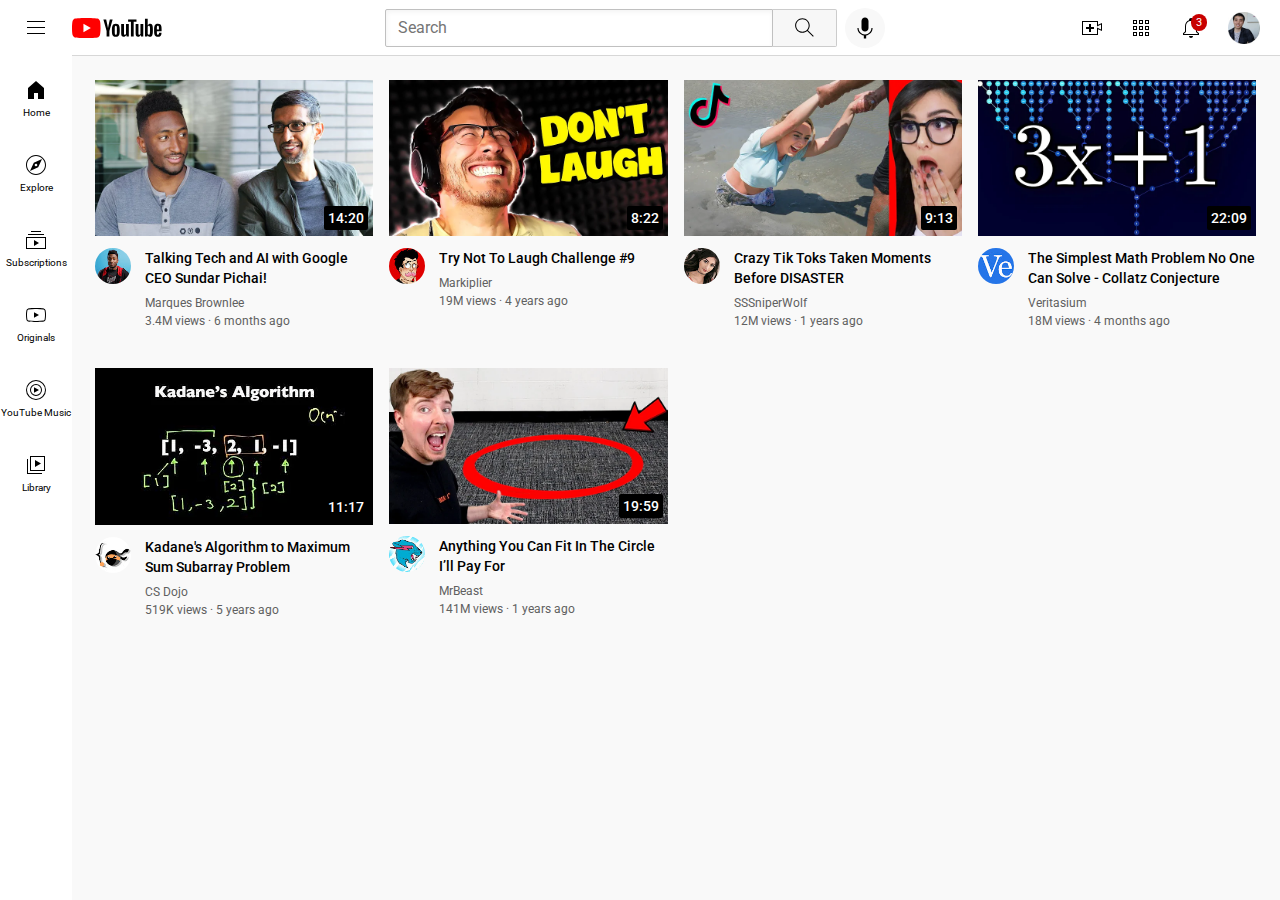
==== index.html @ b88854bf "Rename youtube.html to index.html" ====
<!DOCTYPE html>
<html>

<head>
    <link rel="preconnect" href="https://fonts.googleapis.com">
    <link rel="preconnect" href="https://fonts.gstatic.com" crossorigin>
    <link
        href="https://fonts.googleapis.com/css2?family=Montserrat:wght@400;700&family=Roboto:wght@400;500;700&display=swap"
        rel="stylesheet">

    <title>youtube.com Clone</title>
    <link rel="stylesheet" href="styles/video.css">
    <link rel="stylesheet" href="styles/header.css">
    <link rel="stylesheet" href="styles/general.css">
    <link rel="stylesheet" href="styles/sidebar.css">


</head>

<body>
    <div class="header">

        <div class="left-section">
            <img src="icons/hamburger-menu.svg" class="hamburgermenu">
            <img src="icons/youtube-logo.svg" class="youtubelogo">

        </div>
        <div class="middle-section">
            <input class="searchbar" type="text" placeholder="Search">
            <button class="searchicon">
                <img class="searchiconimg" src="icons/search.svg">
                <div class="tooltip">Search</div>
            </button>
            <div class="voiceicon-container">
                <button class="voiceicon">
                    <img class="voiceiconimg" src="icons/voice-search-icon.svg">
                    <div class="tooltip">Search with your voice</div>
                </button>
            </div>


        </div>
        <div class="right-section">
            <div class="upload-icon-container">
                <img class="uploadicon" src="icons/upload.svg ">
                <div class="tooltip">Create</div>
            </div>
            <div class="youtubeapps-container">
                <img src="icons/youtube-apps.svg " class="appsicon">
                <div class="tooltip">Google apps</div>
            </div>
            <div class="noti-icon-container">
                <img src="icons/notifications.svg " class="notiicon">
                <div class="noti-count">3</div>
                <div class="tooltip">Notifications</div>
            </div>

            <img src="profiles/my-channel.jpeg" class="myicon">


        </div>
    </div>
    <div class="side-section">
        <div class="sidebar-link">
            <img src="icons/home.svg " class="home">
            <div class="text-under">Home</div>
        </div>
        <div class="sidebar-link">
            <img src="icons/explore.svg" class="explore">
            <div class="text-under">Explore</div>
        </div>
        <div class="sidebar-link">
            <img src="icons/subscriptions.svg " class="subcriptions">
            <div class="text-under">Subscriptions</div>
        </div>
        <div class="sidebar-link">
            <img src="icons/originals.svg" class="originals">
            <div class="text-under">Originals</div>
        </div>
        <div class="sidebar-link">
            <img src="icons/youtube-music.svg" class="youtube-music">
            <div class="text-under">YouTube Music</div>
        </div>
        <div class="sidebar-link">
            <img src="icons/library.svg" class="library">
            <div class="text-under">Library</div>
        </div>


    </div>
    <div class="video-grid">
        <div class="video-preview">
            <div class="thumbnail-row"><img src="thumbnails/mkbhd.webp" class="thumbnail">
                <div class="timings">14:20</div>
            </div>
            <div class="video-info-grid">
                <div class="channel-picture">
                    <img src="profiles/channel-1.jpeg" class="profile-picture">
                </div>
                <div class="video-info">
                    <p class="video-title">
                        Talking Tech and AI with Google CEO Sundar Pichai!
                    </p>
                    <p class="video-author">
                        Marques Brownlee
                    </p>
                    <p class="video-stats">
                        3.4M views &#183; 6 months ago
                    </p>

                </div>
            </div>
        </div>
        <div class="video-preview">
            <div class="thumbnail-row"><img src="thumbnails/RAWKNEE.webp" class="thumbnail">
                <div class="timings">8:22</div>

            </div>
            <div class="video-info-grid">
                <div class="channel-picture"><img src="profiles/rawknee.jpeg" class="profile-picture"></div>
                <div class="video-info">
                    <p class="video-title">
                        Try Not To Laugh Challenge #9
                    </p>
                    <p class="video-author">
                        Markiplier
                    </p>
                    <p class="video-stats">
                        19M views &#183; 4 years ago
                    </p>
                </div>



            </div>
        </div>
        <div class="video-preview">
            <div class="thumbnail-row"><img src="thumbnails/TIKTOK.webp" class="thumbnail">
                <div class="timings">9:13</div>
            </div>
            <div class="video-info-grid">
                <div class="channel-picture"><img src="profiles/tiktok.jpeg" class="profile-picture"></div>
                <div class="video-info">
                    <p class="video-title">
                        Crazy Tik Toks Taken Moments Before DISASTER
                    </p>
                    <p class="video-author">
                        SSSniperWolf
                    </p>
                    <p class="video-stats">
                        12M views &#183; 1 years ago
                    </p>
                </div>



            </div>
        </div>
        <div class="video-preview">
            <div class="thumbnail-row"><img src="thumbnails/maths.webp" class="thumbnail">
                <div class="timings">22:09</div>
            </div>
            <div class="video-info-grid">
                <div class="channel-picture"><img src="profiles/maths.jpeg" class="profile-picture"></div>
                <div class="video-info">
                    <p class="video-title">
                        The Simplest Math Problem No One Can Solve - Collatz Conjecture
                    </p>
                    <p class="video-author">
                        Veritasium
                    </p>
                    <p class="video-stats">
                        18M views &#183; 4 months ago
                    </p>
                </div>



            </div>
        </div>
        <div class="video-preview">
            <div class="thumbnail-row"><img src="thumbnails/algo.webp" class="thumbnail">
                <div class="timings">11:17</div>
            </div>
            <div class="video-info-grid">
                <div class="channel-picture"><img src="profiles/algo.jpeg" class="profile-picture"></div>
                <div class="video-info">
                    <p class="video-title">
                        Kadane's Algorithm to Maximum Sum Subarray Problem
                    </p>
                    <p class="video-author">
                        CS Dojo
                    </p>
                    <p class="video-stats">
                        519K views &#183; 5 years ago
                    </p>
                </div>



            </div>
        </div>
        <div class="video-preview">
            <div class="thumbnail-row"><img src="thumbnails/mr.beast.webp" class="thumbnail">
                <div class="timings">19:59</div>
            </div>
            <div class="video-info-grid">
                <div class="channel-picture"><img src="profiles/mr.beast.jpeg" class="profile-picture"></div>
                <div class="video-info">
                    <p class="video-title">
                        Anything You Can Fit In The Circle I’ll Pay For
                    </p>
                    <p class="video-author">
                        MrBeast
                    </p>
                    <p class="video-stats">
                        141M views &#183; 1 years ago
                    </p>
                </div>



            </div>
        </div>
    </div>
</body>

</html>
---- styles/video.css ----
.timings {
  position: absolute;
  background-color: black;
  font-size: 14px;
  font-family: Roboto, Arial;
  font-weight: 500;
  right: 5px;
  bottom: 10px;
  color: white;
  z-index: 100;
  padding: 4px;
  z-index: 1;
  border-radius: 2px;
}

.thumbnail {
  width: 100%;
}

.video-title {
  margin-top: 0px;
  font-size: 14px;
  font-weight: 500;
  line-height: 20px;
  margin-bottom: 8px;
}

.video-stats,
.video-author {
  font-size: 12px;
  color: rgb(96, 96, 96);
}

.video-author {
  margin-bottom: 4px;
}

.channel-picture {
  display: inline-block;
  width: 50px;
  vertical-align: top;
}

.video-info {
  vertical-align: top;
}

.profile-picture {
  width: 36px;
  border-radius: 50px;
}

.thumbnail-row {
  margin-bottom: 8px;
  position: relative;
}
.video-info-grid {
  display: grid;
  grid-template-columns: 50px 1fr;
}
.video-grid {
  display: grid;
  grid-template-columns: 1fr 1fr 1fr;
  column-gap: 16px;
  row-gap: 40px;
}

@media (max-width: 750px) {
  .video-grid {
    grid-template-columns: 1fr 1fr;
  }
}

@media (min-width: 1000px) {
  .video-grid {
    grid-template-columns: 1fr 1fr 1fr 1fr;
  }
}

@media (min-width: 1000px) and (max-width: 999px) {
  .video-grid {
    grid-template-columns: 1fr 1fr 1fr 1fr;
  }
}
---- styles/header.css ----
.header {
  height: 55px;
  display: flex;
  flex-direction: row;
  justify-content: space-between;
  position: fixed;
  top: 0;
  left: 0;
  right: 0;
  background-color: white;
  border-bottom-width: 1px;
  border-bottom-style: solid;
  border-bottom-color: rgb(215, 215, 215);
  z-index: 100;
}

.left-section {
  background-color: white;
  width: 150px;
  align-items: center;
  display: flex;
}

.hamburgermenu {
  height: 24px;
  margin-left: 24px;
  margin-right: 24px;
  cursor: pointer;
}

.youtubelogo {
  height: 20px;
  cursor: pointer;
}

.middle-section {
  flex: 1;
  margin-left: 70px;
  margin-right: 30px;
  max-width: 500px;
  display: flex;
  align-items: center;
}

.searchbar {
  flex: 1;
  height: 34px;
  font-size: 16px;
  border-width: 1px;
  border-style: solid;
  border-color: rgb(192, 192, 192);
  border-top-left-radius: 2px;
  border-bottom-left-radius: 2px;
  box-shadow: inset 1px 2px 5px rgba(0, 0, 0, 0.05);
  cursor: text;
}

.searchbar::placeholder {
  font-size: 16px;
  padding-left: 10px;
  font-family: Roboto, Arial;
}

.searchicon {
  cursor: pointer;
  height: 38px;
  width: 64px;
  margin-left: 0;
  margin-right: 0;
  background-color: #f7f7f7;
  border: 1px solid #cccccc;
  align-items: center;
  display: flex;
  border-left: none;
  border-bottom-right-radius: 2px;
  border-top-right-radius: 2px;
  justify-content: center;
}

.searchicon,
.voiceicon-container,
.upload-icon-container,
.noti-icon-container,
.youtubeapps-container {
  display: flex;
  justify-content: center;
  align-items: center;
}

.searchiconimg {
  height: 25px;
}

.searchicon .tooltip,
.voiceicon-container .tooltip,
.upload-icon-container .tooltip,
.youtubeapps-container .tooltip,
.noti-icon-container .tooltip {
  font-family: Roboto, Arial;
  position: absolute;
  background-color: gray;
  color: white;
  padding-top: 4px;
  padding-bottom: 4px;
  padding-left: 8px;
  padding-right: 8px;
  font-size: 12px;
  border-radius: 2px;
  bottom: -30px;
  opacity: 0;
  transition: opacity 0.15s;
  pointer-events: none;
  white-space: norap;
}

.searchicon:hover .tooltip,
.voiceicon-container:hover .tooltip,
.upload-icon-container:hover .tooltip,
.noti-icon-container:hover .tooltip,
.youtubeapps-container:hover .tooltip {
  opacity: 1;
}

.voiceicon {
  height: 40px;
  width: 40px;
  border-radius: 20px;
  border: none;
  margin-left: 8px;
  cursor: pointer;
  background-color: #f8f8f8;
  align-items: center;
  display: flex;
  justify-content: center;
}

.right-section {
  width: 180px;
  display: flex;
  align-items: center;
  justify-content: space-between;
  margin-right: 20px;
  flex-shrink: 0;
}

.uploadicon {
  height: 24px;
}

.appsicon {
  height: 24px;
}

.notiicon {
  height: 24px;
}

.noti-icon-container {
  position: relative;
}

.noti-count {
  position: absolute;
  top: -2px;
  right: -4px;
  background-color: rgb(200, 0, 0);
  color: white;
  font-size: 11px;
  font-family: Roboto, Arial;
  padding-top: 2px;
  padding-left: 5px;
  padding-right: 5px;
  padding-bottom: 2px;
  border-radius: 10px;
}

.myicon {
  height: 32px;
}
---- styles/general.css ----
p {
  font-family: Roboto, Arial;
  margin-top: 0;
  margin-bottom: 0;
}

body {
  margin: 0px;
  padding-top: 80px;
  padding-left: 95px;
  padding-right: 24px;
  background-color: rgb(249, 249, 249);
}
---- styles/sidebar.css ----
.side-section{
        position: fixed;
        left: 0;
        bottom: 0;
        top: 55px;
        background-color: white;
        width: 72px;
        /* border-color: white;border: 1px;
         */
        z-index: 101;
        padding-top: 6px;
    }

    .sidebar-link{
        background-color: white;
        height: 74px;
        margin-bottom: 1px;
        display: flex;
        justify-content: center;
        align-items: center;
        flex-direction: column;
        cursor: pointer;

    }

    .sidebar-link:hover{
        background-color: rgb(235,235,235);
    }

    .sidebar-link img{
        height: 24px;

    }

    .sidebar-link div{
        font-family: Roboto,Arial;
        font-size: 10px;
        margin-top: 5px;

    }
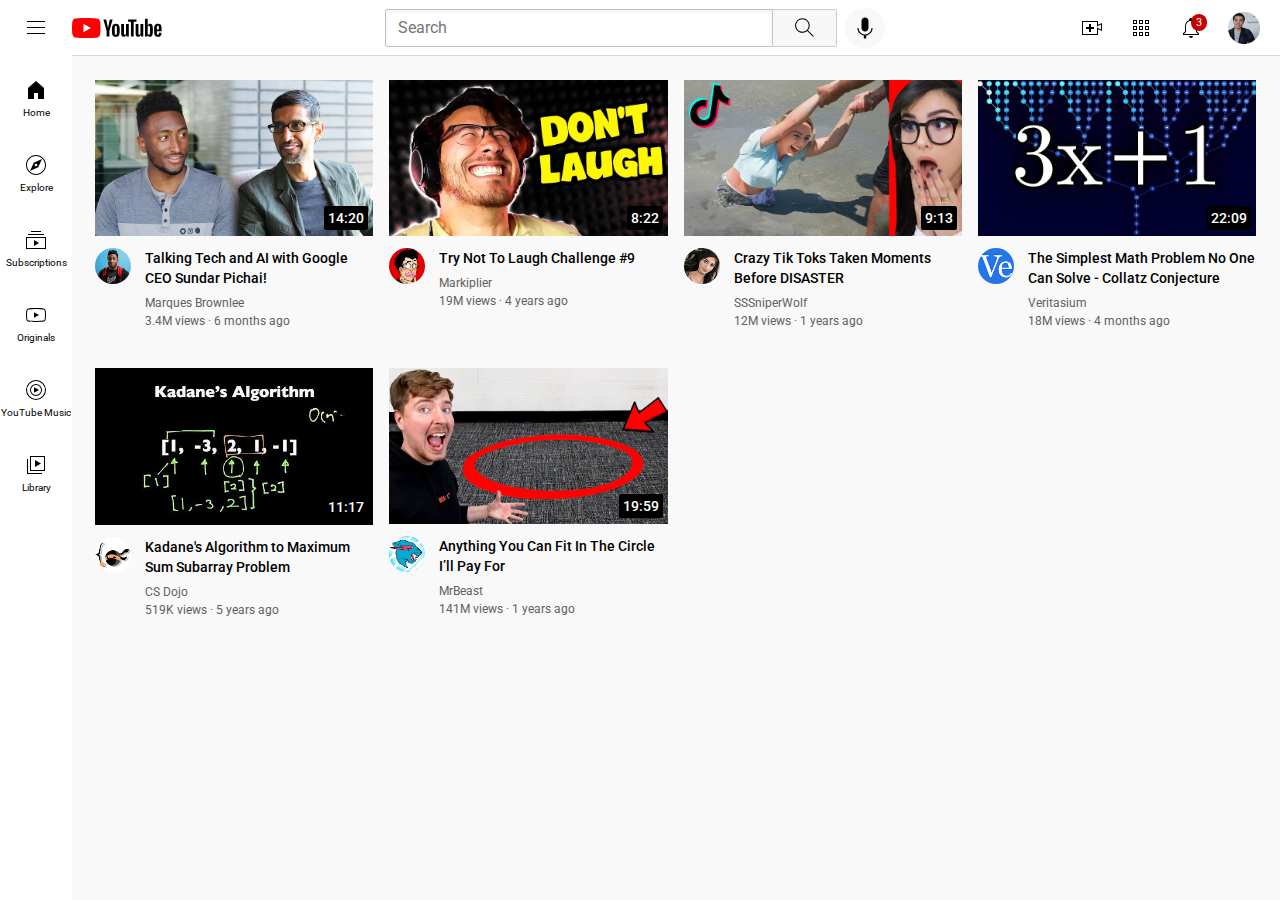
==== commit f4ec90ff: "Update index.html" ====
--- a/index.html
+++ b/index.html
@@ -13,6 +13,8 @@
     <link rel="stylesheet" href="styles/header.css">
     <link rel="stylesheet" href="styles/general.css">
     <link rel="stylesheet" href="styles/sidebar.css">
+    
+    <meta name="viewport" content="width=device-width, initial-scale=1.0">
 
 
 </head>
